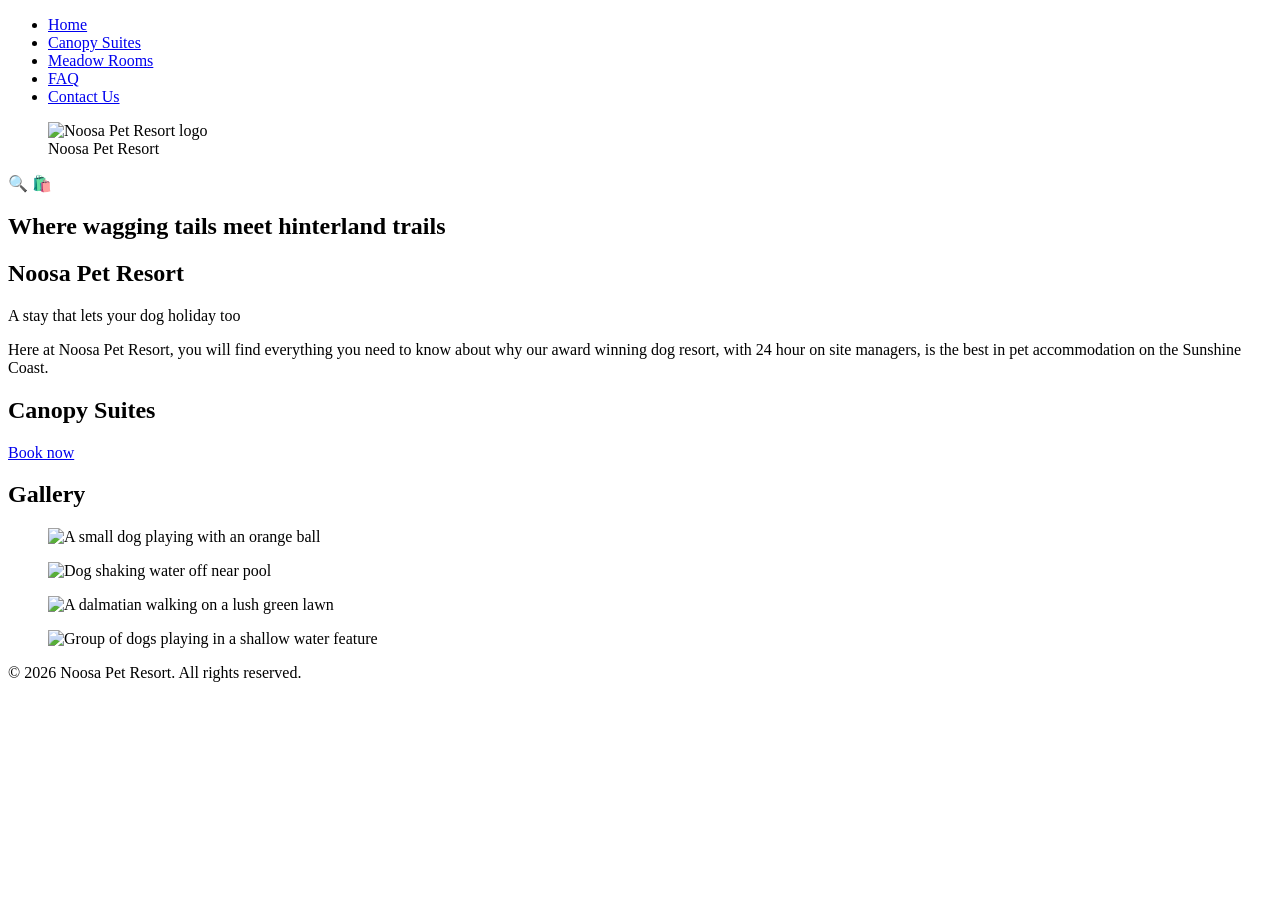
==== index.html @ 191711f1 "finished the html for the homepage" ====
<!DOCTYPE html>
<html lang="en">
<head>
        <meta charset="UTF-8">
        <meta name="viewport" content="width=device-width, initial-scale=1.0">
        <title>Noosa Pet Resort</title>
        <link rel="stylesheet" href="style.css">

</head>
<body>
    

    <header>
        <nav class="navbar">
            <ul class="nav-left">
                <li><a href="#">Home</a></li>
                <li><a href="#">Canopy Suites</a></li>
                <li><a href="#">Meadow Rooms</a></li>
                <li><a href="#">FAQ</a></li>
                <li><a href="#">Contact Us</a></li>
            </ul>
            
            <figure class="logo">
                <img src="logo.png" alt="Noosa Pet Resort logo">
                <figcaption>Noosa Pet Resort</figcaption>
            </figure>

            <aside class="nav-right">
                <span>🔍</span>
                <span>🛍️</span>
            </aside>

        </nav>
        
    </header>

    <main>

    <section class="hero">
        <h1>Where wagging tails meet hinterland trails</h1>
        <h2>Noosa Pet Resort</h2>
        <p>A stay that lets your dog holiday too</p>
    </section>

    <section class="info-box">
        <p>
            Here at Noosa Pet Resort, you will find everything
            you need to know about why our award winning dog resort,
            with 24 hour on site managers, is the best in
            pet accommodation on the Sunshine Coast.
        </p>
        
    </section>

    <section class=""accommodations">
        <article class="card">
            <div class=""card-content">
                <h2>Canopy Suites</h2>
                <a href="#" class="book-now">Book now <span></span></a>
            </div>
        </article>
    </section>

    <section class="gallery-container">
        <h2>Gallery</h2>
        <div class="gallery-grid">
            <figure>
                <img src="dog-playing-ball.jpg" alt="A small dog playing with an orange ball">
            </figure>
            <figure>
                <img src="dog-swimming-pool.jpg" alt="Dog shaking water off near pool">
            </figure>
            <figure>
                <img src="dalmatian-lawn-walk.jpg" alt="A dalmatian walking on a lush green lawn">
            </figure>
            <figure>
                <img src="dogs-water-feature-play.jpg" alt="Group of dogs playing in a shallow water feature">
            </figure>
        </div>
    </section>
    </main>

    <footer>
        <p>&copy; 2026 Noosa Pet Resort. All rights reserved.</p>
    </footer>
</body>
</html>
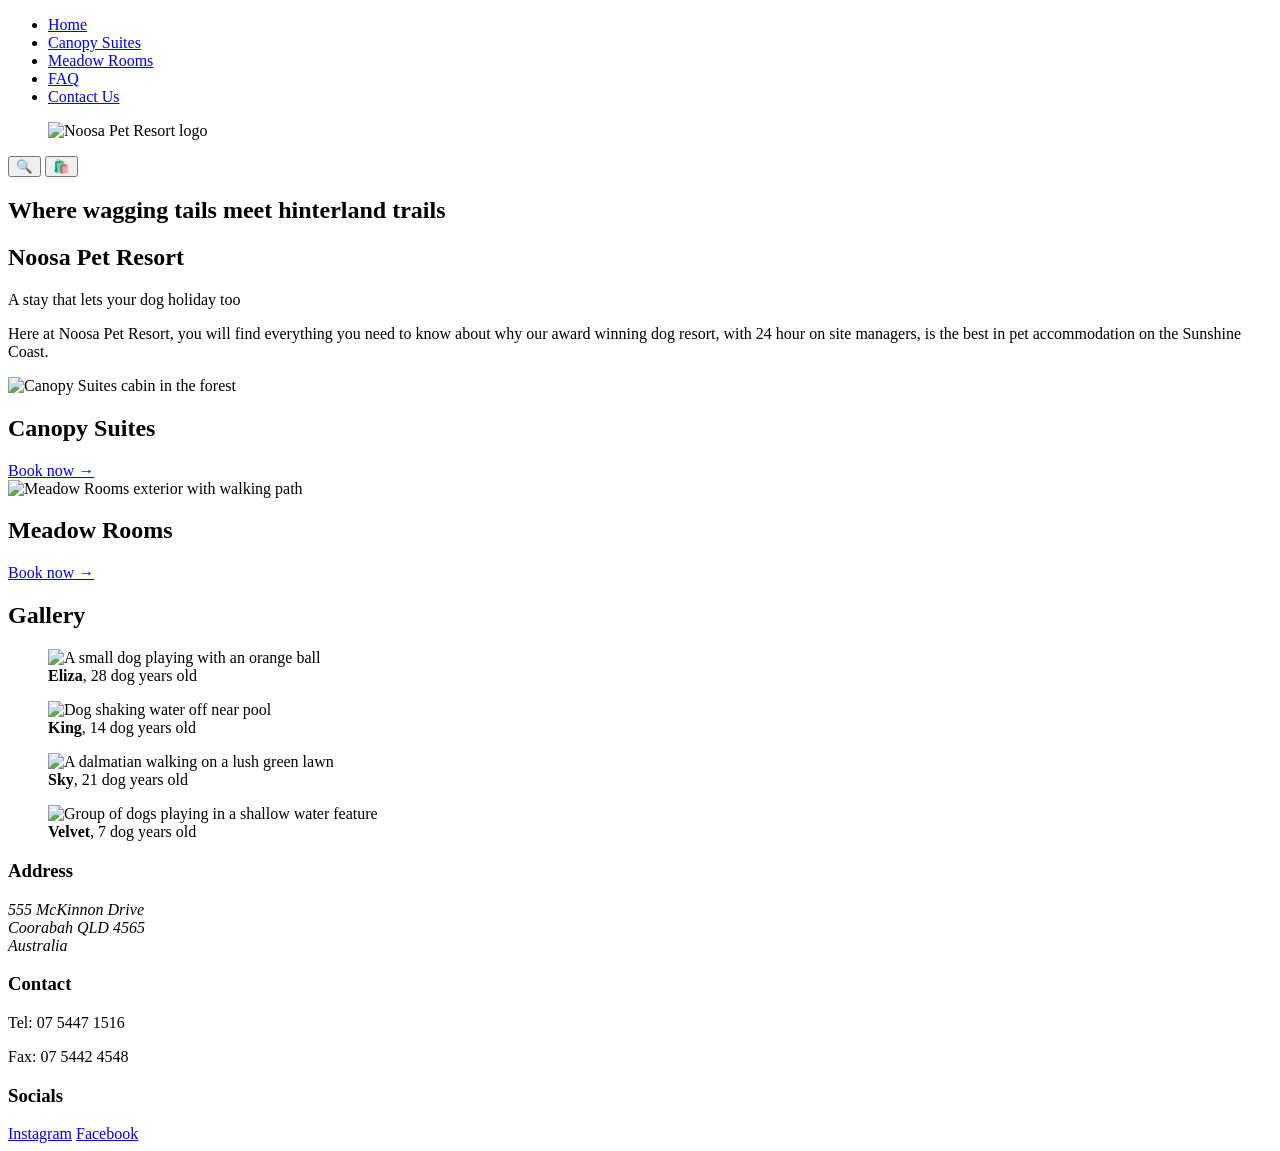
==== commit a54da905: "finished the html on canopy suites (product detail) page and updated the html on homepage" ====
--- a/index.html
+++ b/index.html
@@ -22,13 +22,12 @@
             
             <figure class="logo">
                 <img src="logo.png" alt="Noosa Pet Resort logo">
-                <figcaption>Noosa Pet Resort</figcaption>
             </figure>
 
-            <aside class="nav-right">
-                <span>🔍</span>
-                <span>🛍️</span>
-            </aside>
+            <div class="nav-right">
+                <button aria-label="Search">🔍</button>
+                <button aria-label="Cart">🛍️</button>
+            </div>
 
         </nav>
         
@@ -52,37 +51,67 @@
         
     </section>
 
-    <section class=""accommodations">
+    <section class="accommodations">
         <article class="card">
-            <div class=""card-content">
+            <img src="canopy-suites.jpg" alt="Canopy Suites cabin in the forest">
                 <h2>Canopy Suites</h2>
-                <a href="#" class="book-now">Book now <span></span></a>
-            </div>
+                <a href="#" class="book-now">Book now →</a>
         </article>
-    </section>
+
+    <article class="card">
+        <img src="meadow-rooms.jpg" alt="Meadow Rooms exterior with walking path">
+        <h2>Meadow Rooms</h2>
+        <a href="#" class="book-now">Book now →</a>
+    </article>
+</section>
 
     <section class="gallery-container">
         <h2>Gallery</h2>
         <div class="gallery-grid">
             <figure>
                 <img src="dog-playing-ball.jpg" alt="A small dog playing with an orange ball">
+                <figcaption><strong>Eliza</strong>, 28 dog years old</figcaption>
             </figure>
             <figure>
                 <img src="dog-swimming-pool.jpg" alt="Dog shaking water off near pool">
+                <figcaption><strong>King</strong>, 14 dog years old</figcaption>
             </figure>
             <figure>
                 <img src="dalmatian-lawn-walk.jpg" alt="A dalmatian walking on a lush green lawn">
+                <figcaption><strong>Sky</strong>, 21 dog years old</figcaption>
             </figure>
             <figure>
                 <img src="dogs-water-feature-play.jpg" alt="Group of dogs playing in a shallow water feature">
+                <figcaption><strong>Velvet</strong>, 7 dog years old</figcaption>
             </figure>
         </div>
     </section>
     </main>
 
     <footer>
-        <p>&copy; 2026 Noosa Pet Resort. All rights reserved.</p>
+        <div class="footer-address">
+            <h3>Address</h3>
+            <address>
+                555 McKinnon Drive<br>
+                Coorabah QLD 4565<br>
+                Australia
+            </address>
+        </div>
+
+        <div class="footer-contact">
+            <h3>Contact</h3>
+            <p>Tel: 07 5447 1516</p>
+            <p>Fax: 07 5442 4548</p>
+        </div>
+
+        <div class="footer-socials">
+            <h3>Socials</h3>
+            <a href="#" aria-label="Instagram">Instagram</a>
+            <a href="#" aria-label="Facebook">Facebook</a>
+        </div>
+        
     </footer>
+
 </body>
 </html>
 
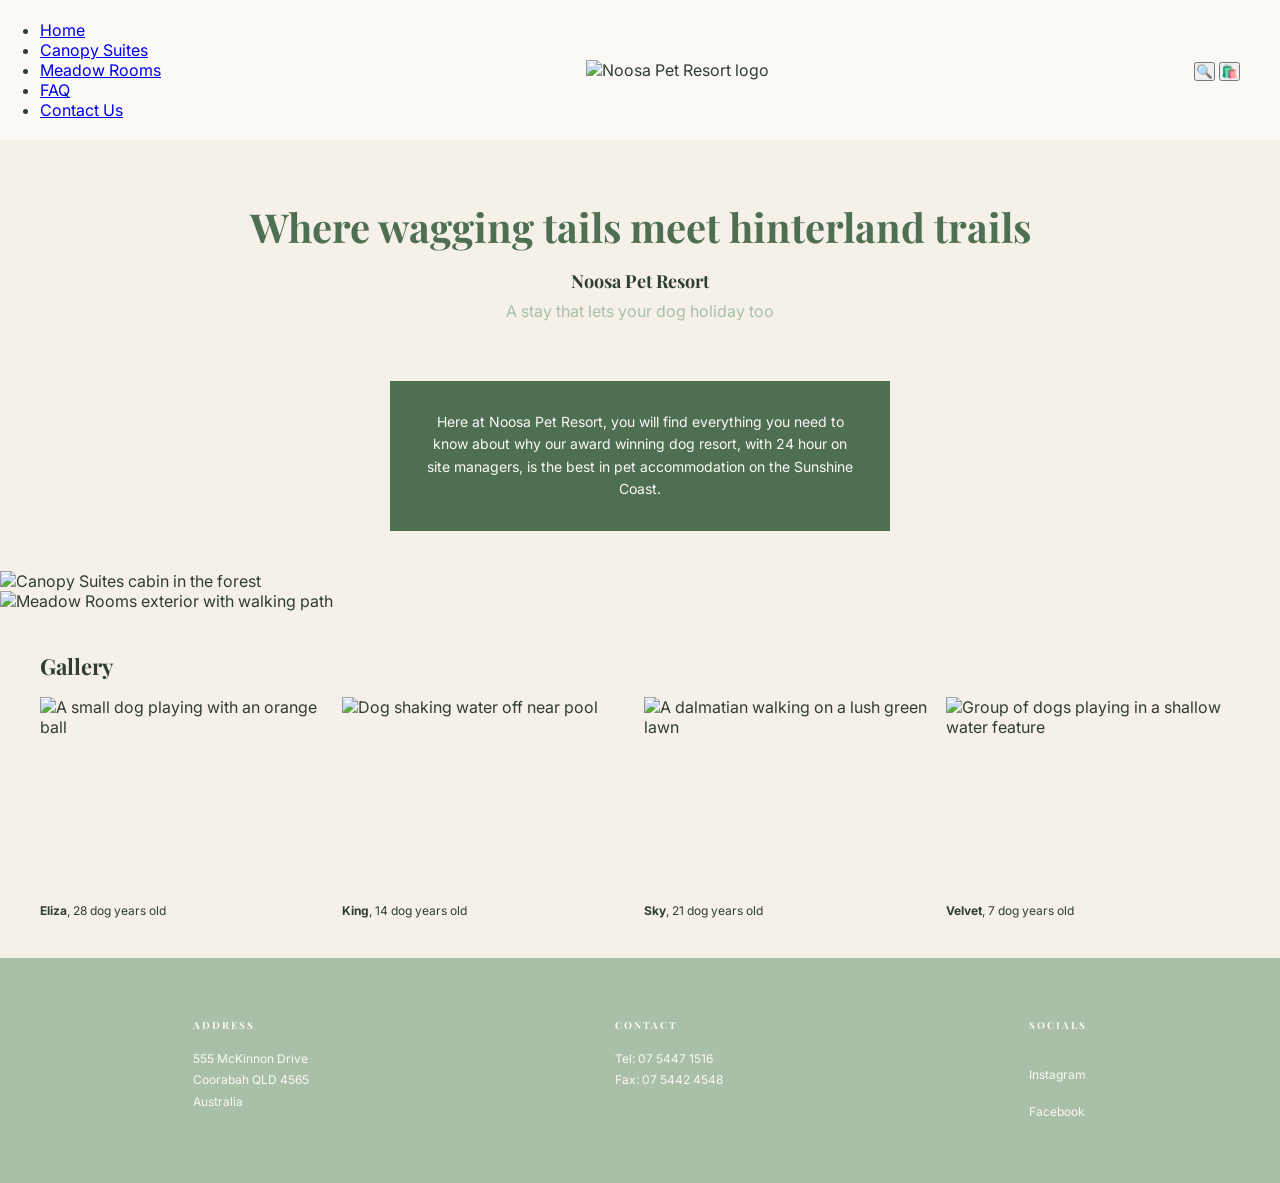
==== commit ae92305b: "started the javascript for gallery interaction on homepage" ====
--- a/index.html
+++ b/index.html
@@ -4,7 +4,7 @@
         <meta charset="UTF-8">
         <meta name="viewport" content="width=device-width, initial-scale=1.0">
         <title>Noosa Pet Resort</title>
-        <link rel="stylesheet" href="style.css">
+        <link rel="stylesheet" href="styles/style.css">
 
 </head>
 <body>
--- a/styles/style.css
+++ b/styles/style.css
@@ -0,0 +1,181 @@
+@import url('https://fonts.googleapis.com/css2?family=Playfair+Display:wght@400;700&family=Inter:wght@400;500&display=swap');
+
+* {
+    margin: 0;
+    padding: 0;
+    box-sizing: border-box;
+}
+
+body {
+    font-family: 'Inter', sans-serif;
+    background-color: #F5F1E9;
+    color: #2F3E2F;
+}
+
+h1, h2, h3 {
+    font-family: 'Playfair Display', serif;
+}
+
+.navbar {
+    display: flex;
+    align-items: center;
+    justify-content: space-between;
+    padding: 20px 40px;
+    background-color: #FAF9F6;
+}
+
+.nav-links {
+    display: flex;
+    list-style: none;
+    gap: 24px;
+}
+
+.nav-links a {
+    text-decoration: none;
+    color: #2F3E2F;
+    font-size: 14px;
+}
+
+.logo img {
+    width: 80px;
+}
+
+.nav-utilities {
+    display: flex;
+    gap: 16px;
+}
+
+.nav-utilities button {
+    background: none;
+    border: none;
+    cursor: pointer;
+    font-size: 18px;
+}
+
+.hero {
+    text-align: center;
+    padding: 60px 20px 20px;
+}
+
+.hero h1 {
+    font-size: 40px;
+    color: #4F6F52;
+    margin-bottom: 16px;
+}
+
+.hero h2 {
+    font-size: 18px;
+    font-weight: 700;
+    color: #2F3E2F;
+    margin-bottom: 8px;
+}
+
+.hero p{
+    font-size: 16px;
+    color: #A9BFA8;
+}
+
+.info-box {
+    background-color: #4F6F52;
+    color: #FAF9F6;
+    max-width: 500px;
+    margin: 40px auto;
+    padding: 30px;
+    text-align: center;
+    font-size: 14px;
+    line-height: 1.6;
+}
+
+.card {
+    position: relative;
+    flex: 1;
+    overflow: hidden;
+}
+
+.card img{
+    width: 100%;
+    height: 100%;
+    object-fit: cover;
+    display: block;
+}
+
+.card h2 {
+    position: absolute;
+    top: 40px;
+    left: 20px;
+    color: #4F6F52;
+    font-size: 32px;
+}
+
+.card .book-now {
+    position: absolute;
+    bottom: 20px;
+    left: 20px;
+    text-decoration: none;
+    color: #FAF9F6;
+    font-size: 16px;
+}
+
+.gallery-container {
+    padding: 40px
+}
+
+.gallery-container h2 {
+    font-size: 22px;
+    margin-bottom: 16px;
+    color: #2F3E2F;
+}
+
+.gallery-grid {
+    display: flex;
+    gap: 8px;
+}
+
+.gallery-grid figure {
+    flex: 1;
+}
+
+.gallery-grid img {
+    width: 100%;
+    height: 200px;
+    object-fit: cover;
+    display: block;
+}
+
+.gallery-grid figcaption {
+    font-size: 12px;
+    margin-top: 6px;
+    color: #2F3E2F;
+}
+
+footer {
+    background-color: #A9BFA8;
+    display: flex;
+    justify-content: space-around;
+    padding: 60px 40px;
+    color: #FAF9F6;
+}
+
+footer h3 {
+    font-size: 10px;
+    letter-spacing: 2px;
+    text-transform: uppercase;
+    margin-bottom: 16px;
+    color: #FAF9F6;
+}
+
+footer p,
+footer a,
+footer address {
+    font-size: 12px;
+    color: #FAF9F6;
+    text-decoration: none;
+    font-style: normal; 
+    line-height: 1.8;
+}
+
+.footer-socials {
+    display: flex; 
+    flex-direction: column;
+    gap: 16px;
+}
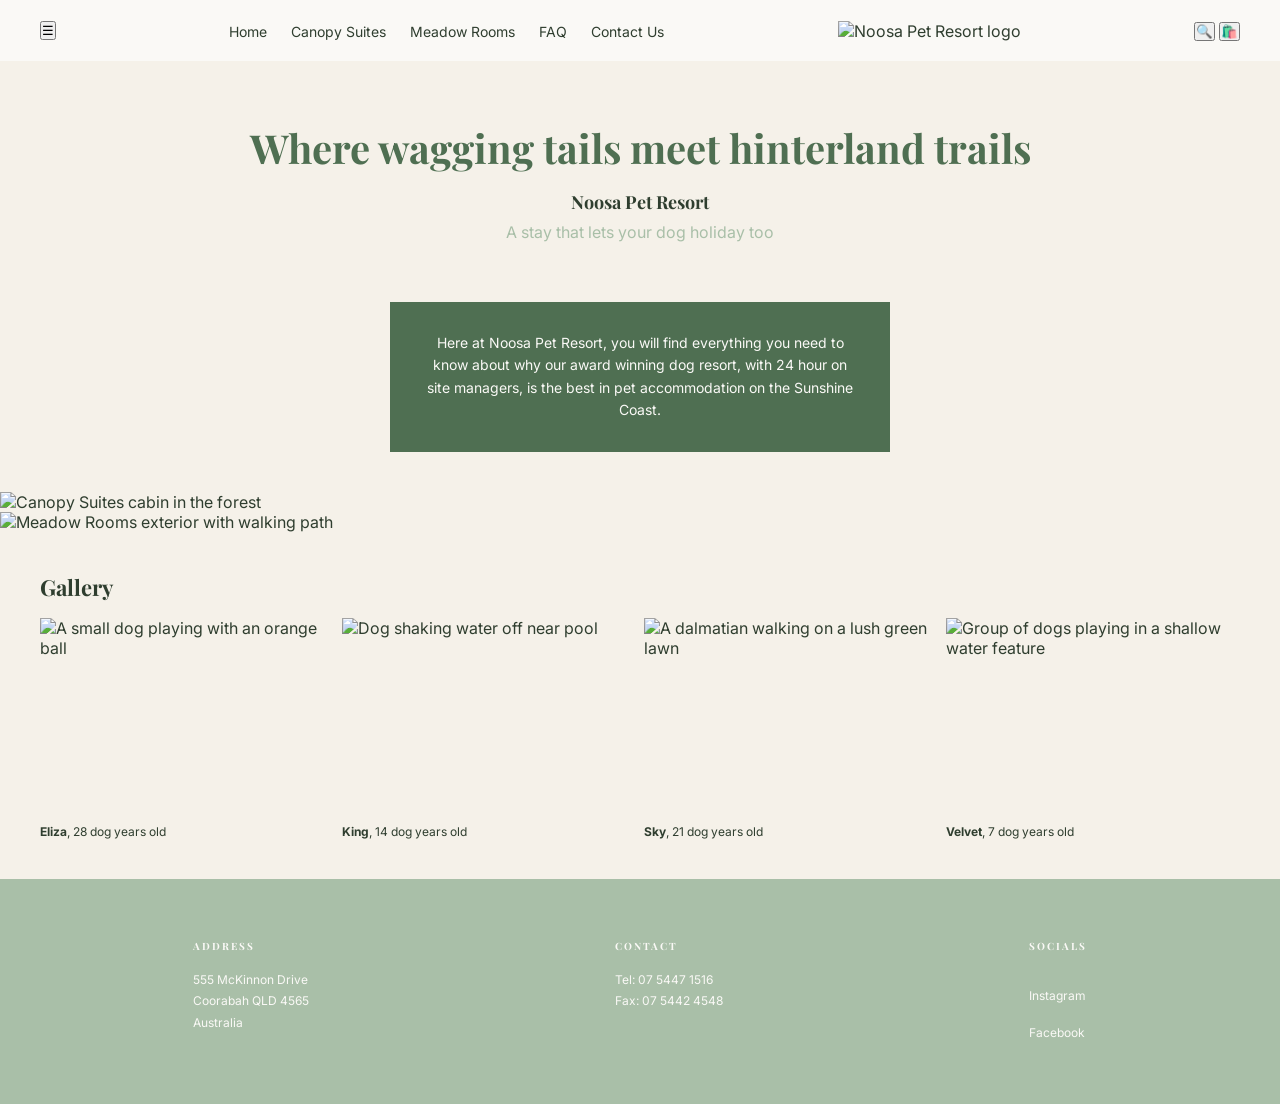
==== commit 7f401094: "fixed errors" ====
--- a/index.html
+++ b/index.html
@@ -12,23 +12,24 @@
 
     <header>
         <nav class="navbar">
-            <ul class="nav-left">
-                <li><a href="#">Home</a></li>
-                <li><a href="#">Canopy Suites</a></li>
-                <li><a href="#">Meadow Rooms</a></li>
+            <button class="nav-toggle" aria-label="Menu" aria-expanded="false">☰</button>
+
+            <ul class="nav-links">
+                <li><a href="infex.html" aria-current="page">Home</a></li>
+                <li><a href="pages/canopy-suites.html">Canopy Suites</a></li>
+                <li><a href="pages/meadow-rooms.html">Meadow Rooms</a></li>
                 <li><a href="#">FAQ</a></li>
                 <li><a href="#">Contact Us</a></li>
             </ul>
-            
+
             <figure class="logo">
                 <img src="logo.png" alt="Noosa Pet Resort logo">
             </figure>
 
-            <div class="nav-right">
-                <button aria-label="Search">🔍</button>
-                <button aria-label="Cart">🛍️</button>
+            <div class="nav-utlities">
+                    <button type="button" aria-label="Search">🔍</button>
+                    <button type="button" aria-label="Shopping Bag">🛍️</button>
             </div>
-
         </nav>
         
     </header>
@@ -55,13 +56,13 @@
         <article class="card">
             <img src="canopy-suites.jpg" alt="Canopy Suites cabin in the forest">
                 <h2>Canopy Suites</h2>
-                <a href="#" class="book-now">Book now →</a>
+                <a href="pages/canopy-suites.html" class="book-now">Book now →</a>
         </article>
 
     <article class="card">
         <img src="meadow-rooms.jpg" alt="Meadow Rooms exterior with walking path">
         <h2>Meadow Rooms</h2>
-        <a href="#" class="book-now">Book now →</a>
+        <a href="pages/meadow-rooms.html" class="book-now">Book now →</a>
     </article>
 </section>
 
@@ -111,6 +112,8 @@
         </div>
         
     </footer>
+    
+<script src="scripts/homepage.js"></script>
 
 </body>
 </html>
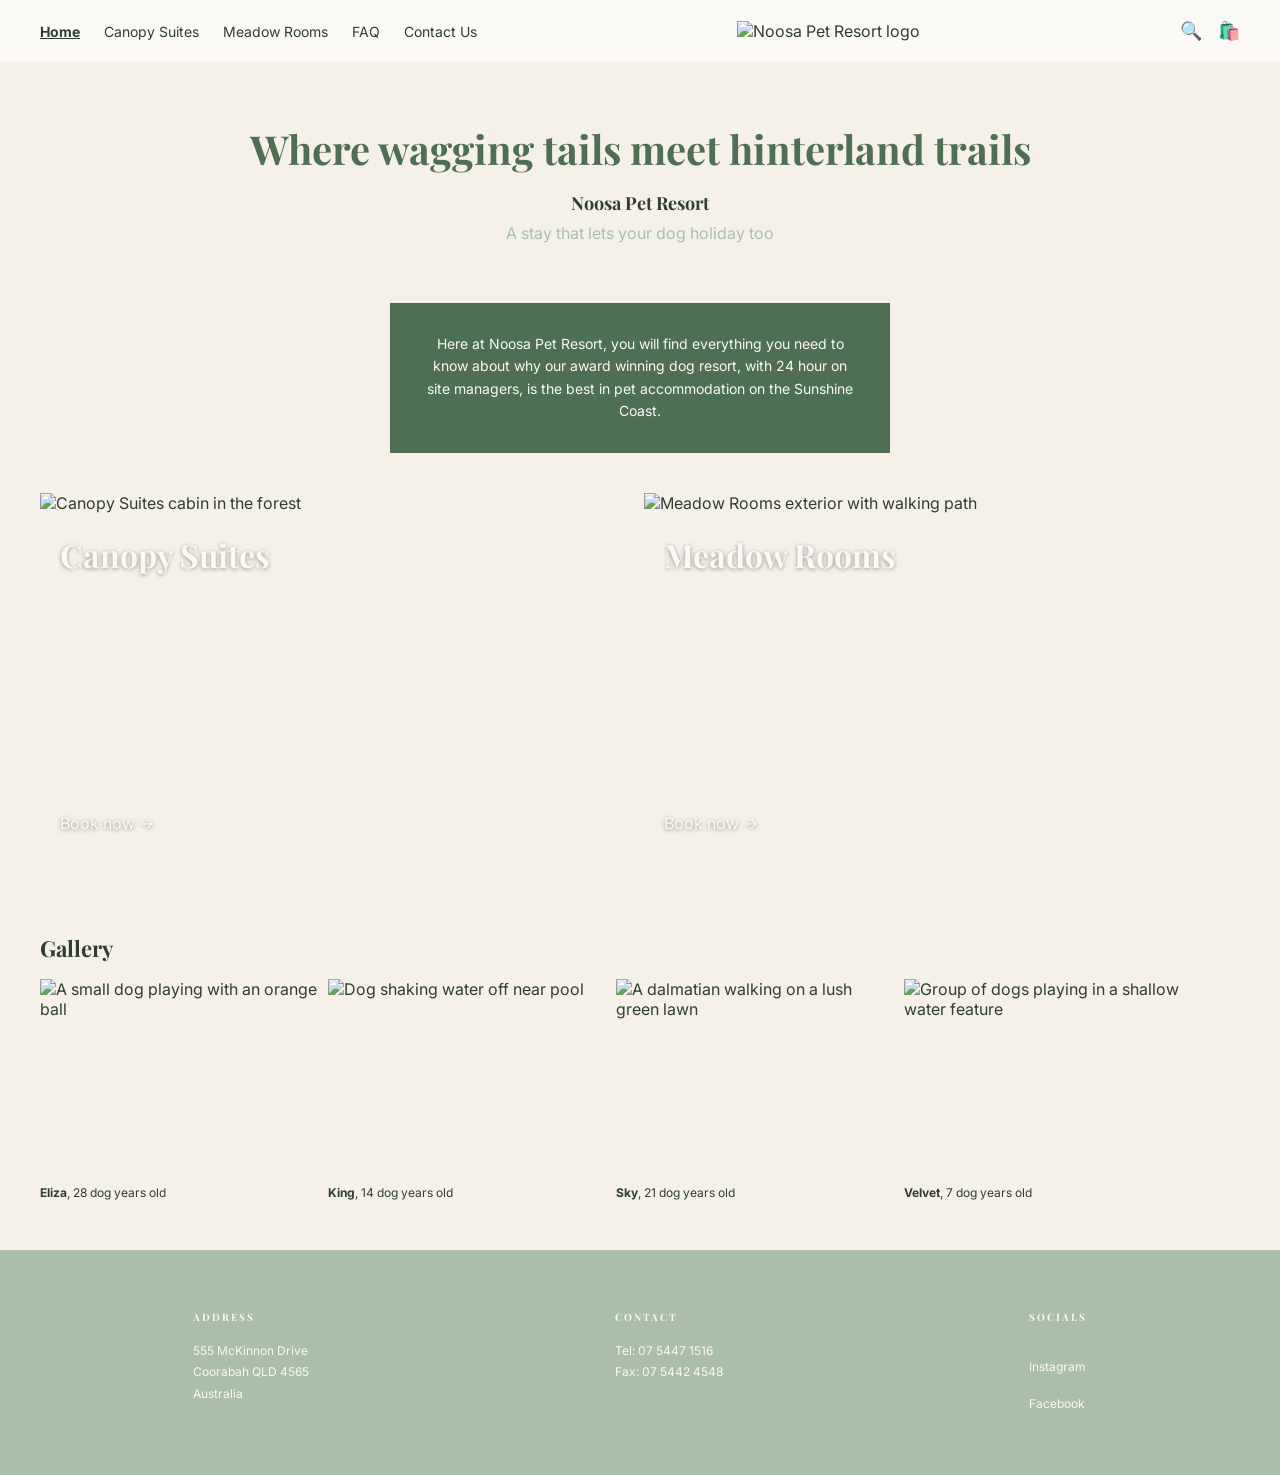
==== commit b1a1c5db: "fixed bugs" ====
--- a/index.html
+++ b/index.html
@@ -15,7 +15,7 @@
             <button class="nav-toggle" aria-label="Menu" aria-expanded="false">☰</button>
 
             <ul class="nav-links">
-                <li><a href="infex.html" aria-current="page">Home</a></li>
+                <li><a href="index.html" aria-current="page">Home</a></li>
                 <li><a href="pages/canopy-suites.html">Canopy Suites</a></li>
                 <li><a href="pages/meadow-rooms.html">Meadow Rooms</a></li>
                 <li><a href="#">FAQ</a></li>
@@ -26,7 +26,7 @@
                 <img src="logo.png" alt="Noosa Pet Resort logo">
             </figure>
 
-            <div class="nav-utlities">
+            <div class="nav-utilities">
                     <button type="button" aria-label="Search">🔍</button>
                     <button type="button" aria-label="Shopping Bag">🛍️</button>
             </div>
--- a/styles/style.css
+++ b/styles/style.css
@@ -16,12 +16,18 @@
     font-family: 'Playfair Display', serif;
 }
 
+img {
+    max-width: 100%;
+}
+
+
 .navbar {
     display: flex;
     align-items: center;
     justify-content: space-between;
     padding: 20px 40px;
     background-color: #FAF9F6;
+    position: relative;
 }
 
 .nav-links {
@@ -34,6 +40,11 @@
     text-decoration: none;
     color: #2F3E2F;
     font-size: 14px;
+}
+
+.nav-links a[aria-current="page"] {
+    font-weight: 700;
+    text-decoration: underline;
 }
 
 .logo img {
@@ -52,6 +63,15 @@
     font-size: 18px;
 }
 
+.nav-toggle {
+    display: none;
+    background: none;
+    border: none;
+    cursor: pointer;
+    font-size: 24px;
+    color: #2F3E2F;
+}
+
 .hero {
     text-align: center;
     padding: 60px 20px 20px;
@@ -70,7 +90,7 @@
     margin-bottom: 8px;
 }
 
-.hero p{
+.hero p {
     font-size: 16px;
     color: #A9BFA8;
 }
@@ -86,13 +106,20 @@
     line-height: 1.6;
 }
 
+.accommodations {
+    display: flex;
+    gap: 8px;
+    padding: 0 40px 40px;
+}
+
 .card {
     position: relative;
     flex: 1;
+    height: 360px;
     overflow: hidden;
 }
 
-.card img{
+.card img {
     width: 100%;
     height: 100%;
     object-fit: cover;
@@ -103,8 +130,9 @@
     position: absolute;
     top: 40px;
     left: 20px;
-    color: #4F6F52;
+    color: #FAF9F6;
     font-size: 32px;
+    text-shadow: 0 1px 4px rgba(0, 0, 0, 0.4);
 }
 
 .card .book-now {
@@ -114,10 +142,11 @@
     text-decoration: none;
     color: #FAF9F6;
     font-size: 16px;
+    text-shadow: 0 1px 4px rgba(0, 0, 0, 0.4);
 }
 
 .gallery-container {
-    padding: 40px
+    padding: 40px;
 }
 
 .gallery-container h2 {
@@ -129,10 +158,19 @@
 .gallery-grid {
     display: flex;
     gap: 8px;
+    overflow-x: auto;
+    padding-bottom: 10px;
+    cursor: grab;
+    user-select: none;
+}
+
+.gallery-grid.dragging {
+    cursor: grabbing;
 }
 
 .gallery-grid figure {
-    flex: 1;
+    flex: 0 0 auto;
+    width: 280px;
 }
 
 .gallery-grid img {
@@ -148,6 +186,245 @@
     color: #2F3E2F;
 }
 
+.page-intro {
+    max-width: 820px;
+    margin: 0 auto;
+    padding: 40px;
+    text-align: center;
+}
+
+.page-intro h1 {
+    font-size: 34px;
+    color: #4F6F52;
+    margin-bottom: 20px;
+}
+
+.page-intro p {
+    font-size: 15px;
+    line-height: 1.6;
+    margin-bottom: 16px;
+}
+
+.notice {
+    background-color: #A9BFA8;
+    color: #2F3E2F;
+    max-width: 620px;
+    margin: 0 auto 24px;
+    padding: 14px 18px;
+    border-radius: 6px;
+    font-size: 13px;
+}
+
+.suites,
+.rooms {
+    display: flex;
+    gap: 24px;
+    padding: 0 40px 40px;
+    justify-content: center;
+    flex-wrap: wrap;
+}
+
+.suite-card,
+.room-card {
+    background-color: #FAF9F6;
+    border-radius: 8px;
+    overflow: hidden;
+    text-align: center;
+    padding-bottom: 18px;
+    flex: 1 1 280px;
+    max-width: 360px;
+}
+
+.rooms .room-card {
+    flex-basis: 600px;
+    max-width: 600px;
+}
+
+.suite-card img,
+.room-card img {
+    width: 100%;
+    height: 220px;
+    object-fit: cover;
+    display: block;
+}
+
+.suite-card h2,
+.room-card h2 {
+    font-size: 24px;
+    color: #4F6F52;
+    margin: 16px 0 10px;
+}
+
+.suite-card button,
+.room-card button {
+    background-color: #4F6F52;
+    color: #FAF9F6;
+    border: none;
+    padding: 10px 22px;
+    border-radius: 4px;
+    cursor: pointer;
+    font-family: 'Inter', sans-serif;
+    font-size: 14px;
+}
+
+.suite-card p,
+.room-card p {
+    font-size: 12px;
+    color: #4F6F52;
+    margin-top: 12px;
+}
+
+.upsell,
+.special-requests,
+.changes {
+    text-align: center;
+    padding: 30px 40px;
+}
+
+.upsell h2,
+.special-requests h2,
+.changes h2 {
+    font-size: 22px;
+    color: #4F6F52;
+    margin-bottom: 8px;
+}
+
+.upsell p {
+    margin-bottom: 16px;
+}
+
+.btn {
+    display: inline-block;
+    background-color: #4F6F52;
+    color: #FAF9F6;
+    text-decoration: none;
+    padding: 12px 28px;
+    border-radius: 4px;
+    font-size: 14px;
+    margin-top: 8px;
+}
+
+.checkout {
+    display: grid;
+    grid-template-columns: 1fr 1fr;
+    gap: 40px;
+    max-width: 1000px;
+    margin: 0 auto;
+    padding: 0 40px 60px;
+}
+
+.order-details { grid-column: 1; grid-row: 1; }
+.contact-info  { grid-column: 1; grid-row: 2; }
+.payment-info  { grid-column: 2; grid-row: 1; }
+.summary       { grid-column: 2; grid-row: 2; }
+
+.checkout h2 {
+    font-size: 20px;
+    color: #4F6F52;
+    margin-bottom: 16px;
+}
+
+.order-item {
+    display: flex;
+    gap: 16px;
+    align-items: center;
+    margin-bottom: 16px;
+}
+
+.order-item img {
+    width: 80px;
+    height: 80px;
+    object-fit: cover;
+    border-radius: 6px;
+}
+
+.order-info p {
+    font-size: 14px;
+    line-height: 1.4;
+}
+
+.payment-info label,
+.contact-info label {
+    display: block;
+    font-size: 13px;
+    margin: 12px 0 4px;
+}
+
+.payment-info input,
+.contact-info input {
+    width: 100%;
+    padding: 9px 10px;
+    border: 1px solid #A9BFA8;
+    border-radius: 4px;
+    background-color: #FAF9F6;
+    font-family: 'Inter', sans-serif;
+    font-size: 14px;
+}
+
+.summary p {
+    font-size: 16px;
+    margin-bottom: 16px;
+}
+
+.summary button {
+    width: 100%;
+    background-color: #4F6F52;
+    color: #FAF9F6;
+    border: none;
+    padding: 14px;
+    border-radius: 4px;
+    cursor: pointer;
+    font-family: 'Inter', sans-serif;
+    font-size: 14px;
+}
+
+.confirmation {
+    text-align: center;
+    max-width: 620px;
+    margin: 0 auto;
+    padding: 50px 40px 20px;
+}
+
+.confirmation img {
+    width: 90px;
+    margin-bottom: 20px;
+}
+
+.confirmation h1 {
+    font-size: 26px;
+    color: #4F6F52;
+    margin-bottom: 12px;
+}
+
+.stay-details {
+    max-width: 620px;
+    margin: 0 auto;
+    text-align: center;
+    padding: 20px 40px;
+}
+
+.stay-details h2 {
+    font-size: 20px;
+    color: #4F6F52;
+    margin-bottom: 20px;
+}
+
+.stay-item {
+    display: flex;
+    gap: 16px;
+    align-items: center;
+    justify-content: center;
+    text-align: left;
+    margin-bottom: 16px;
+}
+
+.stay-item img {
+    width: 80px;
+    height: 80px;
+    object-fit: cover;
+    border-radius: 6px;
+}
+
 footer {
     background-color: #A9BFA8;
     display: flex;
@@ -170,12 +447,87 @@
     font-size: 12px;
     color: #FAF9F6;
     text-decoration: none;
-    font-style: normal; 
+    font-style: normal;
     line-height: 1.8;
 }
 
 .footer-socials {
-    display: flex; 
+    display: flex;
     flex-direction: column;
     gap: 16px;
-}+}
+
+@media (max-width: 768px) {
+
+    .navbar {
+        padding: 16px 20px;
+        flex-wrap: wrap;
+    }
+
+    .nav-toggle { display: block; order: 1; }
+    .logo       { order: 2; }
+    .nav-utilities { order: 3; }
+
+    .nav-links {
+        display: none;
+        order: 4;
+        width: 100%;
+        flex-direction: column;
+        gap: 14px;
+        padding-top: 14px;
+    }
+
+    .nav-links.open { display: flex; }
+
+    .hero { padding: 40px 20px 16px; }
+    .hero h1 { font-size: 28px; }
+
+    .info-box { margin: 24px 20px; }
+
+    .accommodations {
+        flex-direction: column;
+        padding: 0 20px 24px;
+    }
+
+    .card { height: 240px; }
+
+    .gallery-container { padding: 24px 20px; }
+    .gallery-grid figure { width: 70%; }
+
+    .page-intro { padding: 24px 20px; }
+    .page-intro h1 { font-size: 26px; }
+
+    .suites,
+    .rooms {
+        flex-direction: column;
+        align-items: center;
+        padding: 0 20px 24px;
+    }
+
+    .suite-card,
+    .room-card {
+        flex-basis: auto;
+        width: 100%;
+        max-width: 100%;
+    }
+
+    .checkout {
+        grid-template-columns: 1fr;
+        gap: 28px;
+        padding: 0 20px 40px;
+    }
+
+    .order-details,
+    .contact-info,
+    .payment-info,
+    .summary {
+        grid-column: 1;
+        grid-row: auto;
+    }
+
+    footer {
+        flex-direction: column;
+        gap: 28px;
+        padding: 40px 24px;
+    }
+}
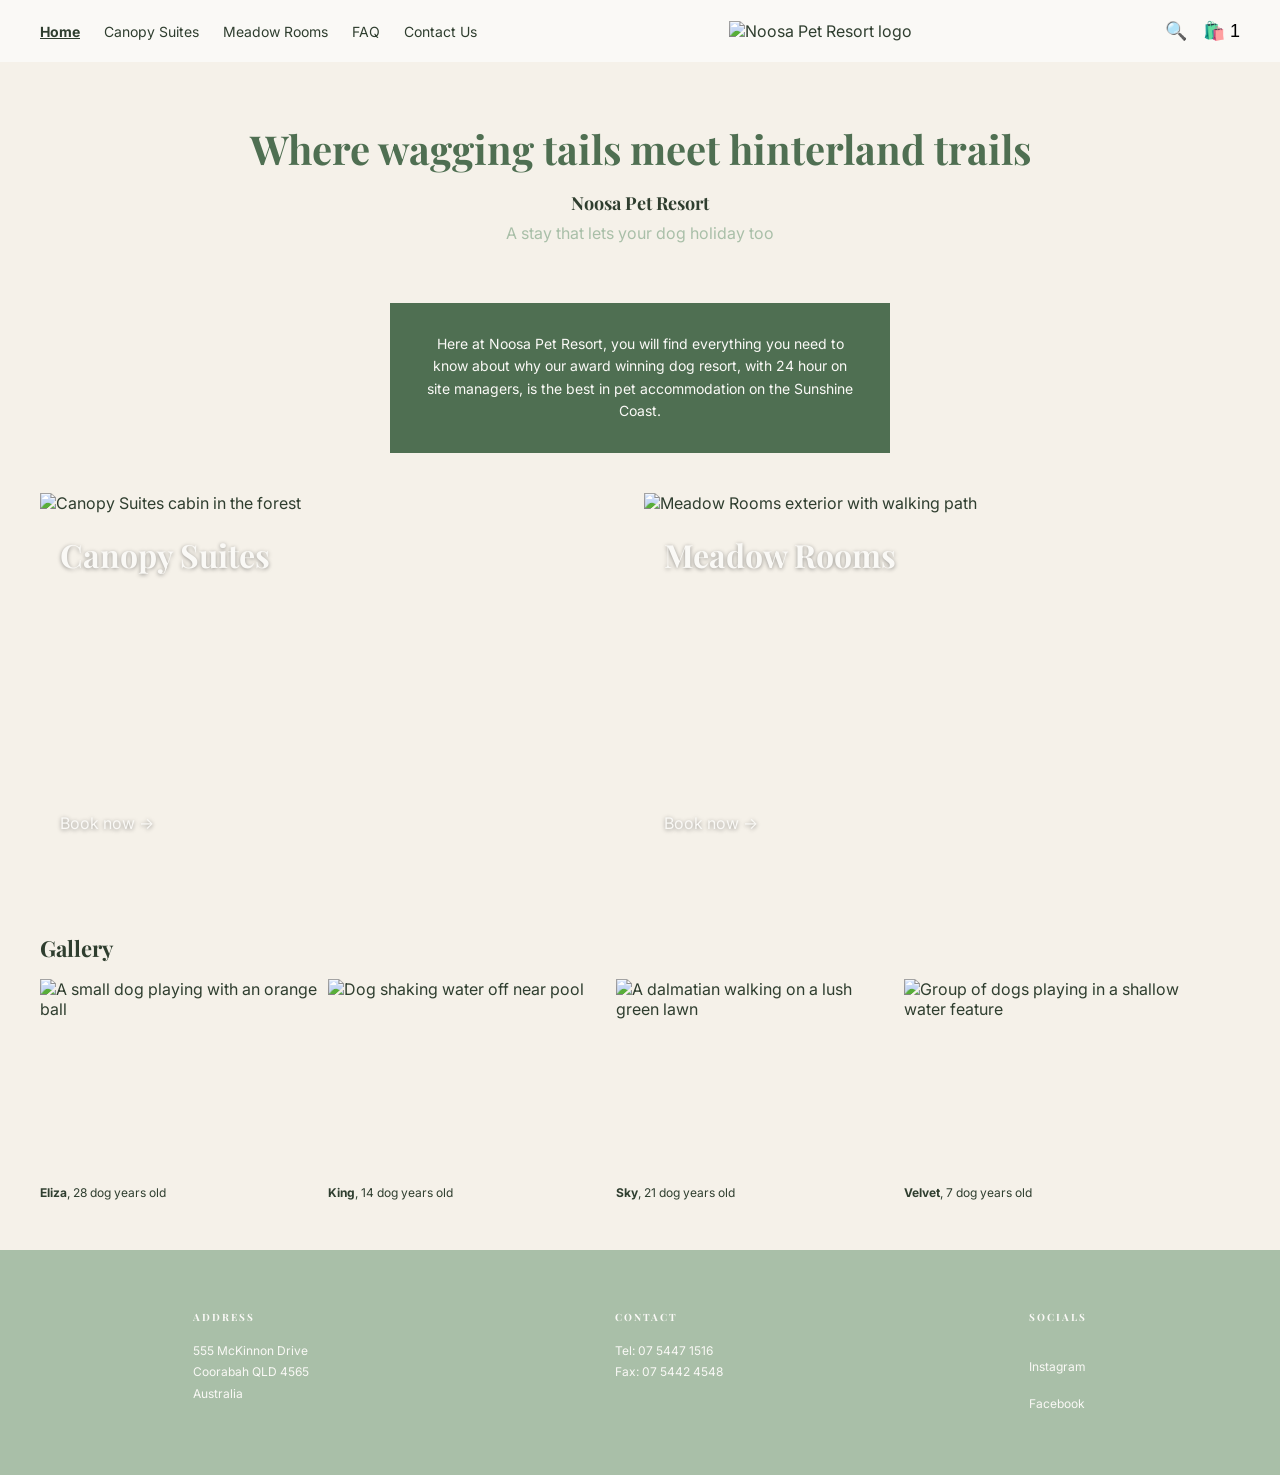
==== commit ce60da0a: "FAQ and Contact pages can now be accessed" ====
--- a/index.html
+++ b/index.html
@@ -18,8 +18,9 @@
                 <li><a href="index.html" aria-current="page">Home</a></li>
                 <li><a href="pages/canopy-suites.html">Canopy Suites</a></li>
                 <li><a href="pages/meadow-rooms.html">Meadow Rooms</a></li>
-                <li><a href="#">FAQ</a></li>
-                <li><a href="#">Contact Us</a></li>
+                <li><a href="pages/faq.html">FAQ</a></li>
+                <li><a href="pages/contact.html">Contact Us</a></li>
+
             </ul>
 
             <figure class="logo">
--- a/styles/style.css
+++ b/styles/style.css
@@ -457,6 +457,96 @@
     gap: 16px;
 }
 
+.faq {
+    max-width: 820px;
+    margin: 0 auto;
+    padding: 0 40px 40px;
+}
+
+.faq-item {
+    border-bottom: 1px solid #A9BFA8;
+    padding: 18px 0;
+}
+
+.faq-question {
+    display: flex;
+    justify-content: space-between;
+    align-items: center;
+    cursor: pointer;
+    font-family: 'Playfair Display', serif;
+    font-size: 17px;
+    color: #2F3E2F;
+    list-style: none;          
+}
+
+.faq-question::-webkit-details-marker {
+    display: none;             
+}
+
+.faq-question::after {
+    content: "";
+    width: 8px;
+    height: 8px;
+    border-right: 2px solid #4F6F52;
+    border-bottom: 2px solid #4F6F52;
+    transform: rotate(45deg);  
+    transition: transform 0.2s ease;
+    flex-shrink: 0;
+    margin-left: 16px;
+}
+
+.faq-item[open] .faq-question::after {
+    transform: rotate(-135deg); 
+}
+
+.faq-answer {
+    font-size: 15px;
+    line-height: 1.6;
+    color: #2F3E2F;
+    margin-top: 14px;
+}
+
+.contact {
+    max-width: 620px;
+    margin: 0 auto;
+    padding: 0 40px 60px;
+}
+
+.contact-card {
+    background-color: #FAF9F6;
+    border-radius: 8px;
+    padding: 30px;
+    text-align: center;
+}
+
+.contact-card h2 {
+    font-size: 22px;
+    color: #4F6F52;
+    margin-bottom: 12px;
+}
+
+.contact-card h3 {
+    font-size: 10px;
+    letter-spacing: 2px;
+    text-transform: uppercase;
+    color: #4F6F52;
+    margin: 24px 0 8px;
+}
+
+.contact-card p,
+.contact-card address {
+    font-size: 15px;
+    line-height: 1.6;
+    font-style: normal;
+    color: #2F3E2F;
+}
+
+.contact-card a {
+    color: #4F6F52;
+    font-weight: 500;
+}
+
+
 @media (max-width: 768px) {
 
     .navbar {
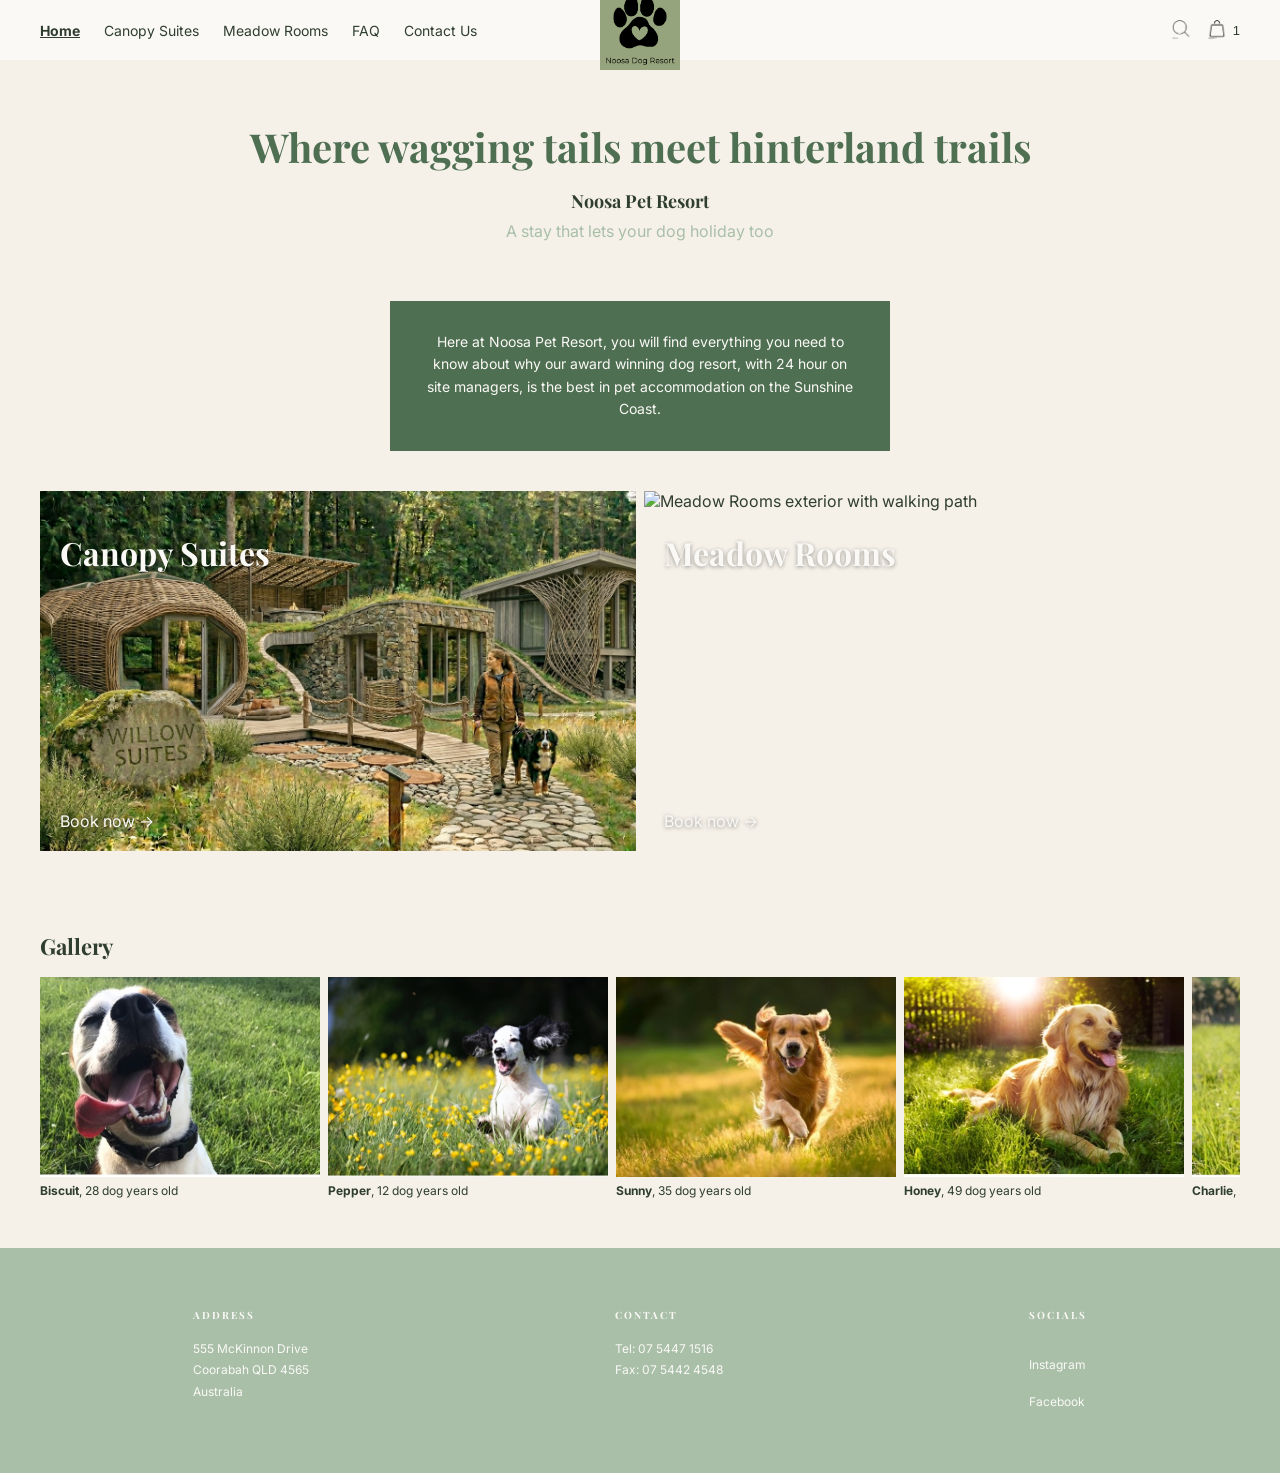
==== commit 361a8b5e: "fixed references to images in html pages" ====
--- a/index.html
+++ b/index.html
@@ -24,13 +24,19 @@
             </ul>
 
             <figure class="logo">
-                <img src="logo.png" alt="Noosa Pet Resort logo">
+                <img src="images/logo.png" alt="Noosa Pet Resort logo">
             </figure>
 
-            <div class="nav-utilities">
-                    <button type="button" aria-label="Search">🔍</button>
-                    <button type="button" aria-label="Shopping Bag">🛍️</button>
-            </div>
+    <div class="nav-utilities">
+        <button type="button" aria-label="Search">
+            <img src="images/search.png" alt="">
+        </button>
+        <button type="button" aria-label="Shopping Bag">
+            <img src="images/bag.png" alt="">
+            <span class="bag-count"></span>
+        </button>
+    </div>
+
         </nav>
         
     </header>
@@ -55,13 +61,13 @@
 
     <section class="accommodations">
         <article class="card">
-            <img src="canopy-suites.jpg" alt="Canopy Suites cabin in the forest">
+            <img src="images/willow-suite.jpg" alt="Canopy Suites cabin in the forest">
                 <h2>Canopy Suites</h2>
                 <a href="pages/canopy-suites.html" class="book-now">Book now →</a>
         </article>
 
     <article class="card">
-        <img src="meadow-rooms.jpg" alt="Meadow Rooms exterior with walking path">
+        <img src="images/meadow-room.jpg" alt="Meadow Rooms exterior with walking path">
         <h2>Meadow Rooms</h2>
         <a href="pages/meadow-rooms.html" class="book-now">Book now →</a>
     </article>
@@ -69,24 +75,42 @@
 
     <section class="gallery-container">
         <h2>Gallery</h2>
+        
         <div class="gallery-grid">
             <figure>
-                <img src="dog-playing-ball.jpg" alt="A small dog playing with an orange ball">
-                <figcaption><strong>Eliza</strong>, 28 dog years old</figcaption>
+                <img src="images/gallery-1.jpg" alt="Happy dog with its tongue out in the grass">
+                <figcaption><strong>Biscuit</strong>, 28 dog years old</figcaption>
             </figure>
             <figure>
-                <img src="dog-swimming-pool.jpg" alt="Dog shaking water off near pool">
-                <figcaption><strong>King</strong>, 14 dog years old</figcaption>
+                <img src="images/gallery-2.jpg" alt="English setter running through buttercups">
+                <figcaption><strong>Pepper</strong>, 12 dog years old</figcaption>
             </figure>
             <figure>
-                <img src="dalmatian-lawn-walk.jpg" alt="A dalmatian walking on a lush green lawn">
-                <figcaption><strong>Sky</strong>, 21 dog years old</figcaption>
+                <img src="images/gallery-3.jpg" alt="Golden retriever running across a field">
+                <figcaption><strong>Sunny</strong>, 35 dog years old</figcaption>
             </figure>
             <figure>
-                <img src="dogs-water-feature-play.jpg" alt="Group of dogs playing in a shallow water feature">
-                <figcaption><strong>Velvet</strong>, 7 dog years old</figcaption>
+                <img src="images/gallery-4.jpg" alt="Golden retriever resting on the grass at sunset">
+                <figcaption><strong>Honey</strong>, 49 dog years old</figcaption>
+            </figure>
+            <figure>
+                <img src="images/gallery-5.jpg" alt="Golden retriever shaking a person's hand">
+                <figcaption><strong>Charlie</strong>, 28 dog years old</figcaption>
+            </figure>
+            <figure>
+                <img src="images/gallery-6.jpg" alt="Golden retriever among purple flowers">
+                <figcaption><strong>Maple</strong>, 21 dog years old</figcaption>
+            </figure>
+            <figure>
+                <img src="images/gallery-7.jpg" alt="Labrador sitting in a garden">
+                <figcaption><strong>Bella</strong>, 14 dog years old</figcaption>
+            </figure>
+            <figure>
+                <img src="images/gallery-8.jpg" alt="Corgi sitting in tall grass">
+                <figcaption><strong>Louie</strong>, 18 dog years old</figcaption>
             </figure>
         </div>
+
     </section>
     </main>
 
--- a/styles/style.css
+++ b/styles/style.css
@@ -546,6 +546,28 @@
     font-weight: 500;
 }
 
+.logo {
+    position: absolute;
+    left: 50%;
+    transform: translateX(-50%);
+}
+
+.nav-utilities button {
+    display: inline-flex;
+    align-items: center;
+    gap: 6px;
+}
+
+.nav-utilities button img {
+    width: 20px;
+    height: 20px;
+    display: block;
+}
+
+.bag-count {
+    font-size: 13px;
+    color: #2F3E2F;
+}
 
 @media (max-width: 768px) {
 
@@ -555,7 +577,7 @@
     }
 
     .nav-toggle { display: block; order: 1; }
-    .logo       { order: 2; }
+    .logo { order: 2; position: static; transform: none; }
     .nav-utilities { order: 3; }
 
     .nav-links {
